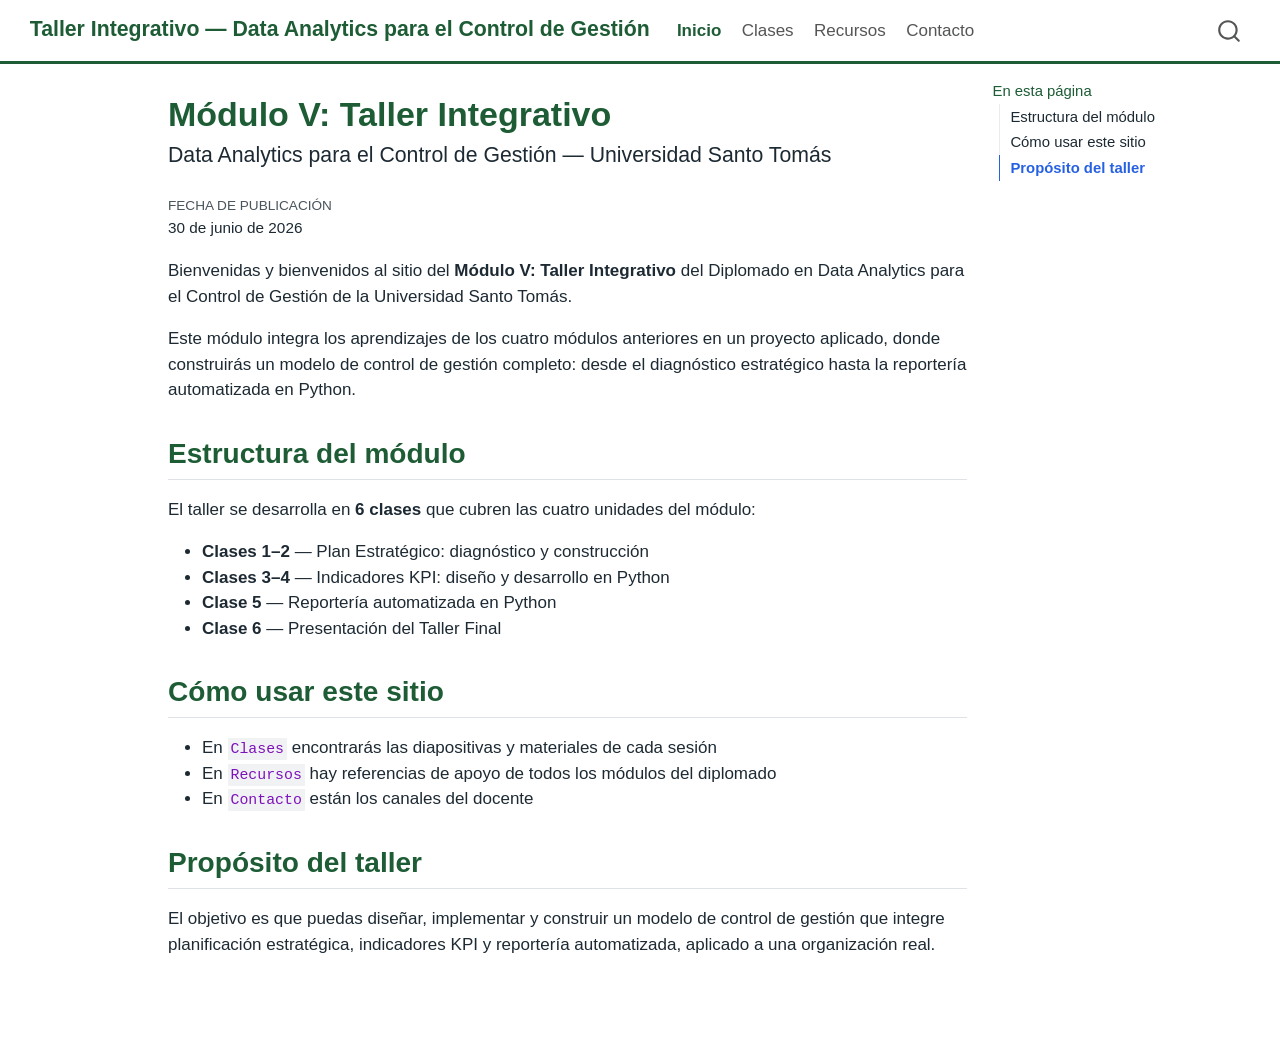
==== docs/index.html @ f38a1c23 "Compilar sitio con quarto render — docs generados" ====
<!DOCTYPE html>
<html xmlns="http://www.w3.org/1999/xhtml" lang="es" xml:lang="es"><head>

<meta charset="utf-8">
<meta name="generator" content="quarto-1.9.38">

<meta name="viewport" content="width=device-width, initial-scale=1.0, user-scalable=yes">


<title>Módulo V: Taller Integrativo – Taller Integrativo — Data Analytics para el Control de Gestión</title>
<style>
/* Default styles provided by pandoc.
** See https://pandoc.org/MANUAL.html#variables-for-html for config info.
*/
code{white-space: pre-wrap;}
span.smallcaps{font-variant: small-caps;}
div.columns{display: flex; gap: min(4vw, 1.5em);}
div.column{flex: auto; overflow-x: auto;}
div.hanging-indent{margin-left: 1.5em; text-indent: -1.5em;}
ul.task-list{list-style: none;}
ul.task-list li input[type="checkbox"] {
  width: 0.8em;
  margin: 0 0.8em 0.2em -1em; /* quarto-specific, see https://github.com/quarto-dev/quarto-cli/issues/4556 */ 
  vertical-align: middle;
}
</style>


<script src="site_libs/quarto-nav/quarto-nav.js"></script>
<script src="site_libs/quarto-nav/headroom.min.js"></script>
<script src="site_libs/clipboard/clipboard.min.js"></script>
<script src="site_libs/quarto-search/autocomplete.umd.js"></script>
<script src="site_libs/quarto-search/fuse.min.js"></script>
<script src="site_libs/quarto-search/quarto-search.js"></script>
<meta name="quarto:offset" content="./">
<script src="site_libs/quarto-html/quarto.js" type="module"></script>
<script src="site_libs/quarto-html/tabsets/tabsets.js" type="module"></script>
<script src="site_libs/quarto-html/popper.min.js"></script>
<script src="site_libs/quarto-html/tippy.umd.min.js"></script>
<script src="site_libs/quarto-html/anchor.min.js"></script>
<link href="site_libs/quarto-html/tippy.css" rel="stylesheet">
<link href="site_libs/quarto-html/quarto-syntax-highlighting-15634bcf2e68342d4ad2dfa704d543f6.css" rel="stylesheet" id="quarto-text-highlighting-styles">
<script src="site_libs/bootstrap/bootstrap.min.js"></script>
<link href="site_libs/bootstrap/bootstrap-icons.css" rel="stylesheet">
<link href="site_libs/bootstrap/bootstrap-a0f9fd0d421825b736dc1bbcbcba2219.min.css" rel="stylesheet" append-hash="true" id="quarto-bootstrap" data-mode="light">
<script id="quarto-search-options" type="application/json">{
  "location": "navbar",
  "copy-button": false,
  "collapse-after": 3,
  "panel-placement": "end",
  "type": "overlay",
  "limit": 50,
  "keyboard-shortcut": [
    "f",
    "/",
    "s"
  ],
  "show-item-context": false,
  "language": {
    "search-no-results-text": "No se han encontrado resultados",
    "search-matching-documents-text": "documentos encontrados",
    "search-copy-link-title": "Copiar el enlace en la búsqueda",
    "search-hide-matches-text": "Ocultar resultados adicionales",
    "search-more-match-text": "resultado adicional en este documento",
    "search-more-matches-text": "resultados adicionales en este documento",
    "search-clear-button-title": "Borrar",
    "search-text-placeholder": "",
    "search-detached-cancel-button-title": "Cancelar",
    "search-submit-button-title": "Enviar",
    "search-label": "Buscar"
  }
}</script>


<link rel="stylesheet" href="styles.css">
</head>

<body class="nav-fixed quarto-light">

<div id="quarto-search-results"></div>
  <header id="quarto-header" class="headroom fixed-top">
    <nav class="navbar navbar-expand-lg " data-bs-theme="dark">
      <div class="navbar-container container-fluid">
      <div class="navbar-brand-container mx-auto">
    <a class="navbar-brand" href="./index.html">
    <span class="navbar-title">Taller Integrativo — Data Analytics para el Control de Gestión</span>
    </a>
  </div>
            <div id="quarto-search" class="" title="Buscar"></div>
          <button class="navbar-toggler" type="button" data-bs-toggle="collapse" data-bs-target="#navbarCollapse" aria-controls="navbarCollapse" role="menu" aria-expanded="false" aria-label="Navegación de palanca" onclick="if (window.quartoToggleHeadroom) { window.quartoToggleHeadroom(); }">
  <span class="navbar-toggler-icon"></span>
</button>
          <div class="collapse navbar-collapse" id="navbarCollapse">
            <ul class="navbar-nav navbar-nav-scroll me-auto">
  <li class="nav-item">
    <a class="nav-link active" href="./index.html" aria-current="page"> 
<span class="menu-text">Inicio</span></a>
  </li>  
  <li class="nav-item">
    <a class="nav-link" href="./clases/index.html"> 
<span class="menu-text">Clases</span></a>
  </li>  
  <li class="nav-item">
    <a class="nav-link" href="./recursos.html"> 
<span class="menu-text">Recursos</span></a>
  </li>  
  <li class="nav-item">
    <a class="nav-link" href="./contacto.html"> 
<span class="menu-text">Contacto</span></a>
  </li>  
</ul>
          </div> <!-- /navcollapse -->
            <div class="quarto-navbar-tools">
</div>
      </div> <!-- /container-fluid -->
    </nav>
</header>
<!-- content -->
<div id="quarto-content" class="quarto-container page-columns page-rows-contents page-layout-article page-navbar">
<!-- sidebar -->
<!-- margin-sidebar -->
    <div id="quarto-margin-sidebar" class="sidebar margin-sidebar">
        <nav id="TOC" role="doc-toc" class="toc-active">
    <h2 id="toc-title">En esta página</h2>
   
  <ul>
  <li><a href="#estructura-del-módulo" id="toc-estructura-del-módulo" class="nav-link active" data-scroll-target="#estructura-del-módulo">Estructura del módulo</a></li>
  <li><a href="#cómo-usar-este-sitio" id="toc-cómo-usar-este-sitio" class="nav-link" data-scroll-target="#cómo-usar-este-sitio">Cómo usar este sitio</a></li>
  <li><a href="#propósito-del-taller" id="toc-propósito-del-taller" class="nav-link" data-scroll-target="#propósito-del-taller">Propósito del taller</a></li>
  </ul>
</nav>
    </div>
<!-- main -->
<main class="content" id="quarto-document-content">

<header id="title-block-header" class="quarto-title-block default">
<div class="quarto-title">
<h1 class="title">Módulo V: Taller Integrativo</h1>
<p class="subtitle lead">Data Analytics para el Control de Gestión — Universidad Santo Tomás</p>
</div>



<div class="quarto-title-meta">

    
    <div>
    <div class="quarto-title-meta-heading">Fecha de publicación</div>
    <div class="quarto-title-meta-contents">
      <p class="date">30 de junio de 2026</p>
    </div>
  </div>
  
    
  </div>
  


</header>


<p>Bienvenidas y bienvenidos al sitio del <strong>Módulo V: Taller Integrativo</strong> del Diplomado en Data Analytics para el Control de Gestión de la Universidad Santo Tomás.</p>
<p>Este módulo integra los aprendizajes de los cuatro módulos anteriores en un proyecto aplicado, donde construirás un modelo de control de gestión completo: desde el diagnóstico estratégico hasta la reportería automatizada en Python.</p>
<section id="estructura-del-módulo" class="level2">
<h2 class="anchored" data-anchor-id="estructura-del-módulo">Estructura del módulo</h2>
<p>El taller se desarrolla en <strong>6 clases</strong> que cubren las cuatro unidades del módulo:</p>
<ul>
<li><strong>Clases 1–2</strong> — Plan Estratégico: diagnóstico y construcción</li>
<li><strong>Clases 3–4</strong> — Indicadores KPI: diseño y desarrollo en Python</li>
<li><strong>Clase 5</strong> — Reportería automatizada en Python</li>
<li><strong>Clase 6</strong> — Presentación del Taller Final</li>
</ul>
</section>
<section id="cómo-usar-este-sitio" class="level2">
<h2 class="anchored" data-anchor-id="cómo-usar-este-sitio">Cómo usar este sitio</h2>
<ul>
<li>En <code>Clases</code> encontrarás las diapositivas y materiales de cada sesión</li>
<li>En <code>Recursos</code> hay referencias de apoyo de todos los módulos del diplomado</li>
<li>En <code>Contacto</code> están los canales del docente</li>
</ul>
</section>
<section id="propósito-del-taller" class="level2">
<h2 class="anchored" data-anchor-id="propósito-del-taller">Propósito del taller</h2>
<p>El objetivo es que puedas diseñar, implementar y construir un modelo de control de gestión que integre planificación estratégica, indicadores KPI y reportería automatizada, aplicado a una organización real.</p>


</section>

</main> <!-- /main -->
<script id="quarto-html-after-body" type="application/javascript">
  window.document.addEventListener("DOMContentLoaded", function (event) {
    const icon = "";
    const anchorJS = new window.AnchorJS();
    anchorJS.options = {
      placement: 'right',
      icon: icon
    };
    anchorJS.add('.anchored');
    const isCodeAnnotation = (el) => {
      for (const clz of el.classList) {
        if (clz.startsWith('code-annotation-')) {                     
          return true;
        }
      }
      return false;
    }
    const onCopySuccess = function(e) {
      // button target
      const button = e.trigger;
      // don't keep focus
      button.blur();
      // flash "checked"
      button.classList.add('code-copy-button-checked');
      var currentTitle = button.getAttribute("title");
      button.setAttribute("title", "Copiado");
      let tooltip;
      if (window.bootstrap) {
        button.setAttribute("data-bs-toggle", "tooltip");
        button.setAttribute("data-bs-placement", "left");
        button.setAttribute("data-bs-title", "Copiado");
        tooltip = new bootstrap.Tooltip(button, 
          { trigger: "manual", 
            customClass: "code-copy-button-tooltip",
            offset: [0, -8]});
        tooltip.show();    
      }
      setTimeout(function() {
        if (tooltip) {
          tooltip.hide();
          button.removeAttribute("data-bs-title");
          button.removeAttribute("data-bs-toggle");
          button.removeAttribute("data-bs-placement");
        }
        button.setAttribute("title", currentTitle);
        button.classList.remove('code-copy-button-checked');
      }, 1000);
      // clear code selection
      e.clearSelection();
    }
    const getTextToCopy = function(trigger) {
      const outerScaffold = trigger.parentElement.cloneNode(true);
      const codeEl = outerScaffold.querySelector('code');
      for (const childEl of codeEl.children) {
        if (isCodeAnnotation(childEl)) {
          childEl.remove();
        }
      }
      return codeEl.innerText;
    }
    const clipboard = new window.ClipboardJS('.code-copy-button:not([data-in-quarto-modal])', {
      text: getTextToCopy
    });
    clipboard.on('success', onCopySuccess);
    if (window.document.getElementById('quarto-embedded-source-code-modal')) {
      const clipboardModal = new window.ClipboardJS('.code-copy-button[data-in-quarto-modal]', {
        text: getTextToCopy,
        container: window.document.getElementById('quarto-embedded-source-code-modal')
      });
      clipboardModal.on('success', onCopySuccess);
    }
      var localhostRegex = new RegExp(/^(?:http|https):\/\/localhost\:?[0-9]*\//);
      var mailtoRegex = new RegExp(/^mailto:/);
        var filterRegex = new RegExp('/' + window.location.host + '/');
      var isInternal = (href) => {
          return filterRegex.test(href) || localhostRegex.test(href) || mailtoRegex.test(href);
      }
      // Inspect non-navigation links and adorn them if external
     var links = window.document.querySelectorAll('a[href]:not(.nav-link):not(.navbar-brand):not(.toc-action):not(.sidebar-link):not(.sidebar-item-toggle):not(.pagination-link):not(.no-external):not([aria-hidden]):not(.dropdown-item):not(.quarto-navigation-tool):not(.about-link)');
      for (var i=0; i<links.length; i++) {
        const link = links[i];
        if (!isInternal(link.href)) {
          // undo the damage that might have been done by quarto-nav.js in the case of
          // links that we want to consider external
          if (link.dataset.originalHref !== undefined) {
            link.href = link.dataset.originalHref;
          }
        }
      }
    function tippyHover(el, contentFn, onTriggerFn, onUntriggerFn) {
      const config = {
        allowHTML: true,
        maxWidth: 500,
        delay: 100,
        arrow: false,
        appendTo: function(el) {
            return el.parentElement;
        },
        interactive: true,
        interactiveBorder: 10,
        theme: 'quarto',
        placement: 'bottom-start',
      };
      if (contentFn) {
        config.content = contentFn;
      }
      if (onTriggerFn) {
        config.onTrigger = onTriggerFn;
      }
      if (onUntriggerFn) {
        config.onUntrigger = onUntriggerFn;
      }
      window.tippy(el, config); 
    }
    const noterefs = window.document.querySelectorAll('a[role="doc-noteref"]');
    for (var i=0; i<noterefs.length; i++) {
      const ref = noterefs[i];
      tippyHover(ref, function() {
        // use id or data attribute instead here
        let href = ref.getAttribute('data-footnote-href') || ref.getAttribute('href');
        try { href = new URL(href).hash; } catch {}
        const id = href.replace(/^#\/?/, "");
        const note = window.document.getElementById(id);
        if (note) {
          return note.innerHTML;
        } else {
          return "";
        }
      });
    }
    const xrefs = window.document.querySelectorAll('a.quarto-xref');
    const processXRef = (id, note) => {
      // Strip column container classes
      const stripColumnClz = (el) => {
        el.classList.remove("page-full", "page-columns");
        if (el.children) {
          for (const child of el.children) {
            stripColumnClz(child);
          }
        }
      }
      stripColumnClz(note)
      if (id === null || id.startsWith('sec-')) {
        // Special case sections, only their first couple elements
        const container = document.createElement("div");
        if (note.children && note.children.length > 2) {
          container.appendChild(note.children[0].cloneNode(true));
          for (let i = 1; i < note.children.length; i++) {
            const child = note.children[i];
            if (child.tagName === "P" && child.innerText === "") {
              continue;
            } else {
              container.appendChild(child.cloneNode(true));
              break;
            }
          }
          if (window.Quarto?.typesetMath) {
            window.Quarto.typesetMath(container);
          }
          return container.innerHTML
        } else {
          if (window.Quarto?.typesetMath) {
            window.Quarto.typesetMath(note);
          }
          return note.innerHTML;
        }
      } else {
        // Remove any anchor links if they are present
        const anchorLink = note.querySelector('a.anchorjs-link');
        if (anchorLink) {
          anchorLink.remove();
        }
        if (window.Quarto?.typesetMath) {
          window.Quarto.typesetMath(note);
        }
        if (note.classList.contains("callout")) {
          return note.outerHTML;
        } else {
          return note.innerHTML;
        }
      }
    }
    for (var i=0; i<xrefs.length; i++) {
      const xref = xrefs[i];
      tippyHover(xref, undefined, function(instance) {
        instance.disable();
        let url = xref.getAttribute('href');
        let hash = undefined; 
        if (url.startsWith('#')) {
          hash = url;
        } else {
          try { hash = new URL(url).hash; } catch {}
        }
        if (hash) {
          const id = hash.replace(/^#\/?/, "");
          const note = window.document.getElementById(id);
          if (note !== null) {
            try {
              const html = processXRef(id, note.cloneNode(true));
              instance.setContent(html);
            } finally {
              instance.enable();
              instance.show();
            }
          } else {
            // See if we can fetch this
            fetch(url.split('#')[0])
            .then(res => res.text())
            .then(html => {
              const parser = new DOMParser();
              const htmlDoc = parser.parseFromString(html, "text/html");
              const note = htmlDoc.getElementById(id);
              if (note !== null) {
                const html = processXRef(id, note);
                instance.setContent(html);
              } 
            }).finally(() => {
              instance.enable();
              instance.show();
            });
          }
        } else {
          // See if we can fetch a full url (with no hash to target)
          // This is a special case and we should probably do some content thinning / targeting
          fetch(url)
          .then(res => res.text())
          .then(html => {
            const parser = new DOMParser();
            const htmlDoc = parser.parseFromString(html, "text/html");
            const note = htmlDoc.querySelector('main.content');
            if (note !== null) {
              // This should only happen for chapter cross references
              // (since there is no id in the URL)
              // remove the first header
              if (note.children.length > 0 && note.children[0].tagName === "HEADER") {
                note.children[0].remove();
              }
              const html = processXRef(null, note);
              instance.setContent(html);
            } 
          }).finally(() => {
            instance.enable();
            instance.show();
          });
        }
      }, function(instance) {
      });
    }
        let selectedAnnoteEl;
        const selectorForAnnotation = ( cell, annotation) => {
          let cellAttr = 'data-code-cell="' + cell + '"';
          let lineAttr = 'data-code-annotation="' +  annotation + '"';
          const selector = 'span[' + cellAttr + '][' + lineAttr + ']';
          return selector;
        }
        const selectCodeLines = (annoteEl) => {
          const doc = window.document;
          const targetCell = annoteEl.getAttribute("data-target-cell");
          const targetAnnotation = annoteEl.getAttribute("data-target-annotation");
          const annoteSpan = window.document.querySelector(selectorForAnnotation(targetCell, targetAnnotation));
          const lines = annoteSpan.getAttribute("data-code-lines").split(",");
          const lineIds = lines.map((line) => {
            return targetCell + "-" + line;
          })
          let top = null;
          let height = null;
          let parent = null;
          if (lineIds.length > 0) {
              //compute the position of the single el (top and bottom and make a div)
              const el = window.document.getElementById(lineIds[0]);
              top = el.offsetTop;
              height = el.offsetHeight;
              parent = el.parentElement.parentElement;
            if (lineIds.length > 1) {
              const lastEl = window.document.getElementById(lineIds[lineIds.length - 1]);
              const bottom = lastEl.offsetTop + lastEl.offsetHeight;
              height = bottom - top;
            }
            if (top !== null && height !== null && parent !== null) {
              // cook up a div (if necessary) and position it 
              let div = window.document.getElementById("code-annotation-line-highlight");
              if (div === null) {
                div = window.document.createElement("div");
                div.setAttribute("id", "code-annotation-line-highlight");
                div.style.position = 'absolute';
                parent.appendChild(div);
              }
              div.style.top = top - 2 + "px";
              div.style.height = height + 4 + "px";
              div.style.left = 0;
              let gutterDiv = window.document.getElementById("code-annotation-line-highlight-gutter");
              if (gutterDiv === null) {
                gutterDiv = window.document.createElement("div");
                gutterDiv.setAttribute("id", "code-annotation-line-highlight-gutter");
                gutterDiv.style.position = 'absolute';
                const codeCell = window.document.getElementById(targetCell);
                const gutter = codeCell.querySelector('.code-annotation-gutter');
                gutter.appendChild(gutterDiv);
              }
              gutterDiv.style.top = top - 2 + "px";
              gutterDiv.style.height = height + 4 + "px";
            }
            selectedAnnoteEl = annoteEl;
          }
        };
        const unselectCodeLines = () => {
          const elementsIds = ["code-annotation-line-highlight", "code-annotation-line-highlight-gutter"];
          elementsIds.forEach((elId) => {
            const div = window.document.getElementById(elId);
            if (div) {
              div.remove();
            }
          });
          selectedAnnoteEl = undefined;
        };
          // Handle positioning of the toggle
      window.addEventListener(
        "resize",
        throttle(() => {
          elRect = undefined;
          if (selectedAnnoteEl) {
            selectCodeLines(selectedAnnoteEl);
          }
        }, 10)
      );
      function throttle(fn, ms) {
      let throttle = false;
      let timer;
        return (...args) => {
          if(!throttle) { // first call gets through
              fn.apply(this, args);
              throttle = true;
          } else { // all the others get throttled
              if(timer) clearTimeout(timer); // cancel #2
              timer = setTimeout(() => {
                fn.apply(this, args);
                timer = throttle = false;
              }, ms);
          }
        };
      }
        // Attach click handler to the DT
        const annoteDls = window.document.querySelectorAll('dt[data-target-cell]');
        for (const annoteDlNode of annoteDls) {
          annoteDlNode.addEventListener('click', (event) => {
            const clickedEl = event.target;
            if (clickedEl !== selectedAnnoteEl) {
              unselectCodeLines();
              const activeEl = window.document.querySelector('dt[data-target-cell].code-annotation-active');
              if (activeEl) {
                activeEl.classList.remove('code-annotation-active');
              }
              selectCodeLines(clickedEl);
              clickedEl.classList.add('code-annotation-active');
            } else {
              // Unselect the line
              unselectCodeLines();
              clickedEl.classList.remove('code-annotation-active');
            }
          });
        }
    const findCites = (el) => {
      const parentEl = el.parentElement;
      if (parentEl) {
        const cites = parentEl.dataset.cites;
        if (cites) {
          return {
            el,
            cites: cites.split(' ')
          };
        } else {
          return findCites(el.parentElement)
        }
      } else {
        return undefined;
      }
    };
    var bibliorefs = window.document.querySelectorAll('a[role="doc-biblioref"]');
    for (var i=0; i<bibliorefs.length; i++) {
      const ref = bibliorefs[i];
      const citeInfo = findCites(ref);
      if (citeInfo) {
        tippyHover(citeInfo.el, function() {
          var popup = window.document.createElement('div');
          citeInfo.cites.forEach(function(cite) {
            var citeDiv = window.document.createElement('div');
            citeDiv.classList.add('hanging-indent');
            citeDiv.classList.add('csl-entry');
            var biblioDiv = window.document.getElementById('ref-' + cite);
            if (biblioDiv) {
              citeDiv.innerHTML = biblioDiv.innerHTML;
            }
            popup.appendChild(citeDiv);
          });
          return popup.innerHTML;
        });
      }
    }
  });
  </script>
</div> <!-- /content -->




</body></html>
---- docs/site_libs/quarto-html/tippy.css ----
.tippy-box[data-animation=fade][data-state=hidden]{opacity:0}[data-tippy-root]{max-width:calc(100vw - 10px)}.tippy-box{position:relative;background-color:#333;color:#fff;border-radius:4px;font-size:14px;line-height:1.4;white-space:normal;outline:0;transition-property:transform,visibility,opacity}.tippy-box[data-placement^=top]>.tippy-arrow{bottom:0}.tippy-box[data-placement^=top]>.tippy-arrow:before{bottom:-7px;left:0;border-width:8px 8px 0;border-top-color:initial;transform-origin:center top}.tippy-box[data-placement^=bottom]>.tippy-arrow{top:0}.tippy-box[data-placement^=bottom]>.tippy-arrow:before{top:-7px;left:0;border-width:0 8px 8px;border-bottom-color:initial;transform-origin:center bottom}.tippy-box[data-placement^=left]>.tippy-arrow{right:0}.tippy-box[data-placement^=left]>.tippy-arrow:before{border-width:8px 0 8px 8px;border-left-color:initial;right:-7px;transform-origin:center left}.tippy-box[data-placement^=right]>.tippy-arrow{left:0}.tippy-box[data-placement^=right]>.tippy-arrow:before{left:-7px;border-width:8px 8px 8px 0;border-right-color:initial;transform-origin:center right}.tippy-box[data-inertia][data-state=visible]{transition-timing-function:cubic-bezier(.54,1.5,.38,1.11)}.tippy-arrow{width:16px;height:16px;color:#333}.tippy-arrow:before{content:"";position:absolute;border-color:transparent;border-style:solid}.tippy-content{position:relative;padding:5px 9px;z-index:1}
---- docs/site_libs/quarto-html/quarto-syntax-highlighting-15634bcf2e68342d4ad2dfa704d543f6.css ----
/* quarto syntax highlight colors */
:root {
  --quarto-hl-ot-color: #003B4F;
  --quarto-hl-at-color: #657422;
  --quarto-hl-ss-color: #20794D;
  --quarto-hl-an-color: #5E5E5E;
  --quarto-hl-fu-color: #4758AB;
  --quarto-hl-st-color: #20794D;
  --quarto-hl-cf-color: #003B4F;
  --quarto-hl-op-color: #5E5E5E;
  --quarto-hl-er-color: #AD0000;
  --quarto-hl-bn-color: #AD0000;
  --quarto-hl-al-color: #AD0000;
  --quarto-hl-va-color: #111111;
  --quarto-hl-bu-color: inherit;
  --quarto-hl-ex-color: inherit;
  --quarto-hl-pp-color: #AD0000;
  --quarto-hl-in-color: #5E5E5E;
  --quarto-hl-vs-color: #20794D;
  --quarto-hl-wa-color: #5E5E5E;
  --quarto-hl-do-color: #5E5E5E;
  --quarto-hl-im-color: #00769E;
  --quarto-hl-ch-color: #20794D;
  --quarto-hl-dt-color: #AD0000;
  --quarto-hl-fl-color: #AD0000;
  --quarto-hl-co-color: #5E5E5E;
  --quarto-hl-cv-color: #5E5E5E;
  --quarto-hl-cn-color: #8f5902;
  --quarto-hl-sc-color: #5E5E5E;
  --quarto-hl-dv-color: #AD0000;
  --quarto-hl-kw-color: #003B4F;
}

/* other quarto variables */
:root {
  --quarto-font-monospace: SFMono-Regular, Menlo, Monaco, Consolas, "Liberation Mono", "Courier New", monospace;
}

/* syntax highlight based on Pandoc's rules */
pre > code.sourceCode > span {
  color: #003B4F;
}

code.sourceCode > span {
  color: #003B4F;
}

div.sourceCode,
div.sourceCode pre.sourceCode {
  color: #003B4F;
}

/* Normal */
code span {
  color: #003B4F;
}

/* Alert */
code span.al {
  color: #AD0000;
  font-style: inherit;
}

/* Annotation */
code span.an {
  color: #5E5E5E;
  font-style: inherit;
}

/* Attribute */
code span.at {
  color: #657422;
  font-style: inherit;
}

/* BaseN */
code span.bn {
  color: #AD0000;
  font-style: inherit;
}

/* BuiltIn */
code span.bu {
  font-style: inherit;
}

/* ControlFlow */
code span.cf {
  color: #003B4F;
  font-weight: bold;
  font-style: inherit;
}

/* Char */
code span.ch {
  color: #20794D;
  font-style: inherit;
}

/* Constant */
code span.cn {
  color: #8f5902;
  font-style: inherit;
}

/* Comment */
code span.co {
  color: #5E5E5E;
  font-style: inherit;
}

/* CommentVar */
code span.cv {
  color: #5E5E5E;
  font-style: italic;
}

/* Documentation */
code span.do {
  color: #5E5E5E;
  font-style: italic;
}

/* DataType */
code span.dt {
  color: #AD0000;
  font-style: inherit;
}

/* DecVal */
code span.dv {
  color: #AD0000;
  font-style: inherit;
}

/* Error */
code span.er {
  color: #AD0000;
  font-style: inherit;
}

/* Extension */
code span.ex {
  font-style: inherit;
}

/* Float */
code span.fl {
  color: #AD0000;
  font-style: inherit;
}

/* Function */
code span.fu {
  color: #4758AB;
  font-style: inherit;
}

/* Import */
code span.im {
  color: #00769E;
  font-style: inherit;
}

/* Information */
code span.in {
  color: #5E5E5E;
  font-style: inherit;
}

/* Keyword */
code span.kw {
  color: #003B4F;
  font-weight: bold;
  font-style: inherit;
}

/* Operator */
code span.op {
  color: #5E5E5E;
  font-style: inherit;
}

/* Other */
code span.ot {
  color: #003B4F;
  font-style: inherit;
}

/* Preprocessor */
code span.pp {
  color: #AD0000;
  font-style: inherit;
}

/* SpecialChar */
code span.sc {
  color: #5E5E5E;
  font-style: inherit;
}

/* SpecialString */
code span.ss {
  color: #20794D;
  font-style: inherit;
}

/* String */
code span.st {
  color: #20794D;
  font-style: inherit;
}

/* Variable */
code span.va {
  color: #111111;
  font-style: inherit;
}

/* VerbatimString */
code span.vs {
  color: #20794D;
  font-style: inherit;
}

/* Warning */
code span.wa {
  color: #5E5E5E;
  font-style: italic;
}

.prevent-inlining {
  content: "</";
}

/*# sourceMappingURL=f23921c56f73e400b49028c9186a1aa0.css.map */
---- docs/styles.css ----
/* css styles — UST Taller Integrativo */

:root {
  --site-accent:      #1D5C35;
  --site-accent-lime: #8FA62A;
  --site-accent-soft: #e8f0eb;
  --site-text:        #1d2a33;
}

body {
  color: var(--site-text);
  font-family: "Calibri", "Segoe UI", sans-serif;
}

.navbar {
  border-bottom: 3px solid var(--site-accent);
  background-color: #ffffff;
}

.navbar-brand,
.nav-link.active {
  font-weight: 700;
  color: var(--site-accent) !important;
}

.quarto-title-block .quarto-title-banner {
  background: linear-gradient(135deg, var(--site-accent-soft), #ffffff);
  border-bottom: 1px solid #c8d8cc;
}

h1, h2, h3 {
  color: var(--site-accent);
}

a {
  color: var(--site-accent);
}

a:hover {
  color: var(--site-accent-lime);
}
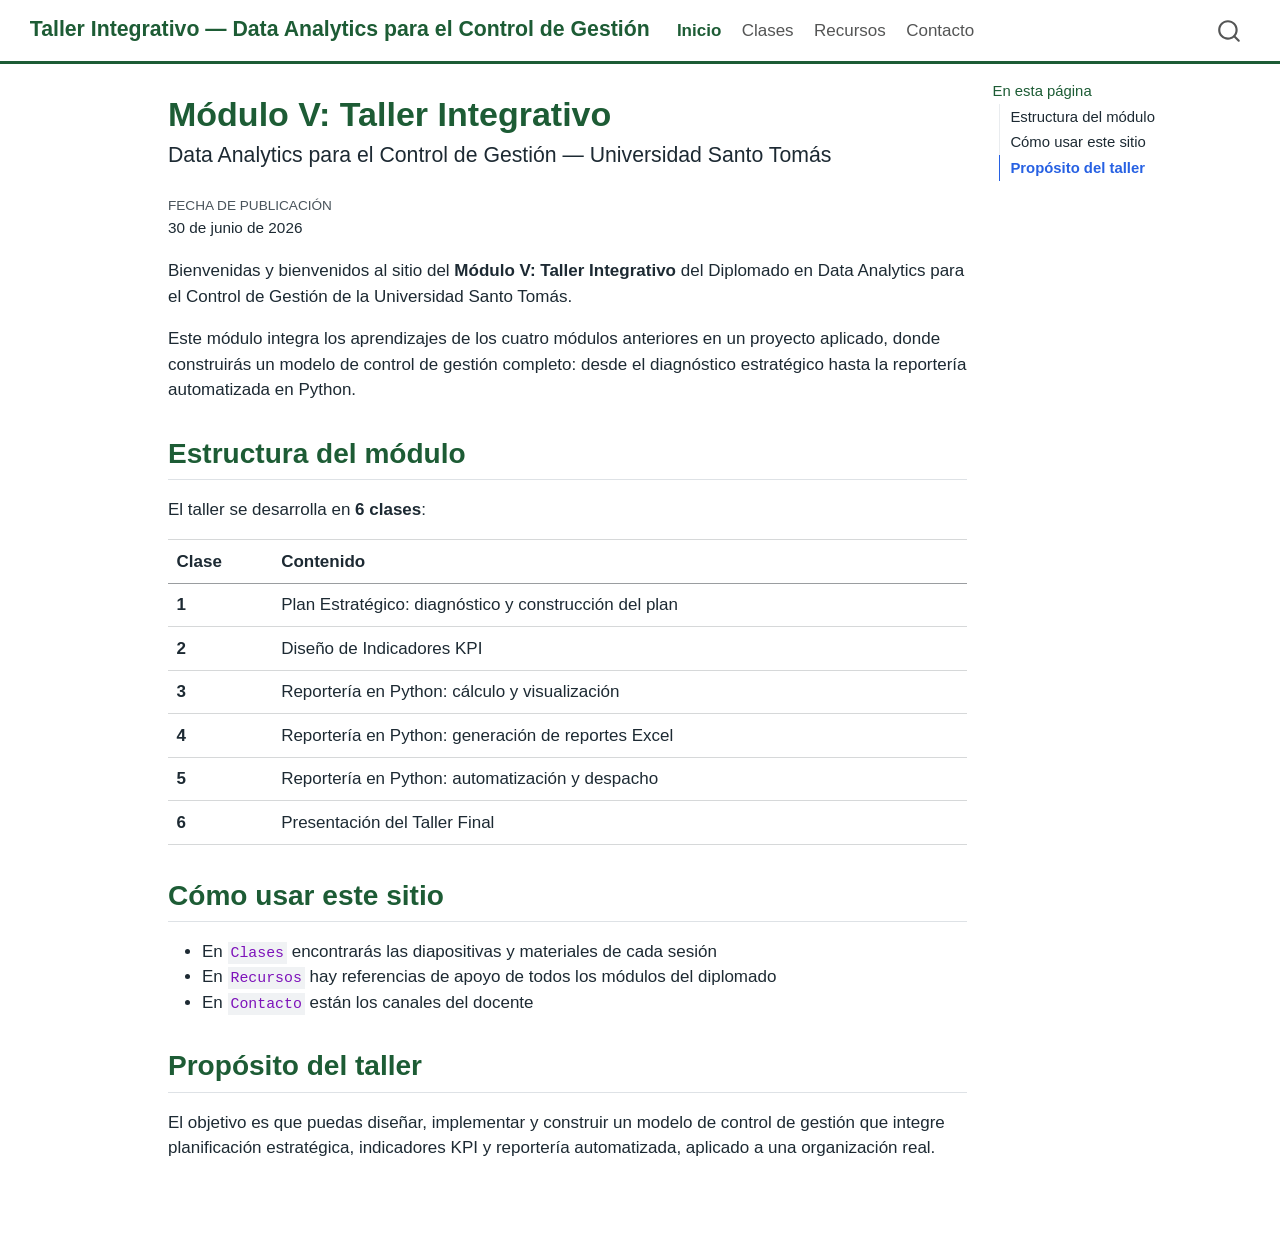
==== commit 1cc6daac: "Reestructurar 6 clases: 1 PE, 1 KPI, 3 reportería Python, 1 presentación" ====
--- a/docs/index.html
+++ b/docs/index.html
@@ -163,13 +163,41 @@
 <p>Este módulo integra los aprendizajes de los cuatro módulos anteriores en un proyecto aplicado, donde construirás un modelo de control de gestión completo: desde el diagnóstico estratégico hasta la reportería automatizada en Python.</p>
 <section id="estructura-del-módulo" class="level2">
 <h2 class="anchored" data-anchor-id="estructura-del-módulo">Estructura del módulo</h2>
-<p>El taller se desarrolla en <strong>6 clases</strong> que cubren las cuatro unidades del módulo:</p>
-<ul>
-<li><strong>Clases 1–2</strong> — Plan Estratégico: diagnóstico y construcción</li>
-<li><strong>Clases 3–4</strong> — Indicadores KPI: diseño y desarrollo en Python</li>
-<li><strong>Clase 5</strong> — Reportería automatizada en Python</li>
-<li><strong>Clase 6</strong> — Presentación del Taller Final</li>
-</ul>
+<p>El taller se desarrolla en <strong>6 clases</strong>:</p>
+<table class="caption-top table">
+<thead>
+<tr class="header">
+<th>Clase</th>
+<th>Contenido</th>
+</tr>
+</thead>
+<tbody>
+<tr class="odd">
+<td><strong>1</strong></td>
+<td>Plan Estratégico: diagnóstico y construcción del plan</td>
+</tr>
+<tr class="even">
+<td><strong>2</strong></td>
+<td>Diseño de Indicadores KPI</td>
+</tr>
+<tr class="odd">
+<td><strong>3</strong></td>
+<td>Reportería en Python: cálculo y visualización</td>
+</tr>
+<tr class="even">
+<td><strong>4</strong></td>
+<td>Reportería en Python: generación de reportes Excel</td>
+</tr>
+<tr class="odd">
+<td><strong>5</strong></td>
+<td>Reportería en Python: automatización y despacho</td>
+</tr>
+<tr class="even">
+<td><strong>6</strong></td>
+<td>Presentación del Taller Final</td>
+</tr>
+</tbody>
+</table>
 </section>
 <section id="cómo-usar-este-sitio" class="level2">
 <h2 class="anchored" data-anchor-id="cómo-usar-este-sitio">Cómo usar este sitio</h2>
